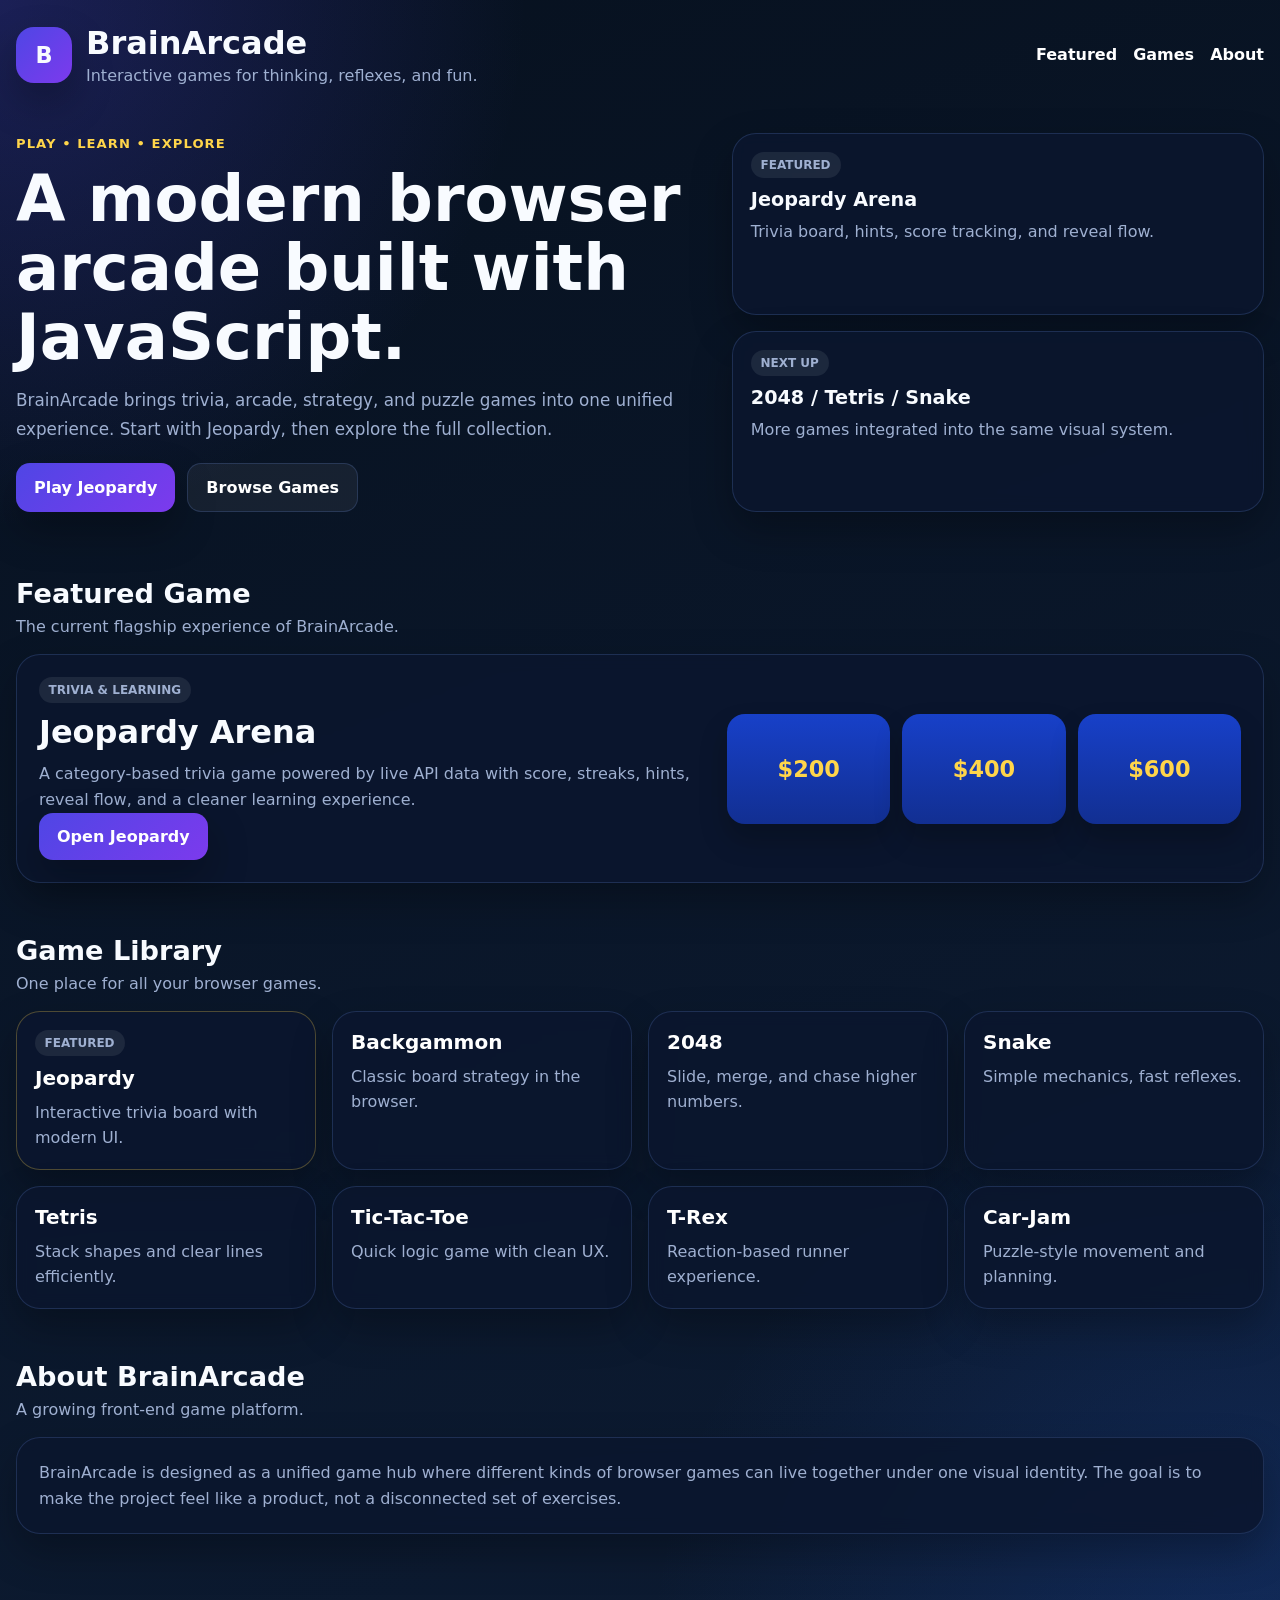
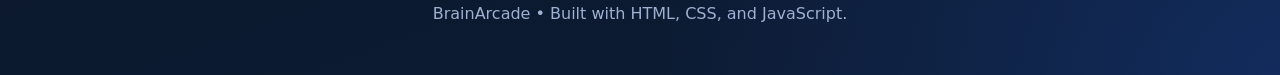
==== index.html @ 6a32fcf2 "New P" ====
<!doctype html>
<html lang="en">
  <head>
    <meta charset="UTF-8" />
    <meta name="viewport" content="width=device-width, initial-scale=1.0" />
    <title>BrainArcade</title>
    <link rel="stylesheet" href="hub.css" />
  </head>
  <body>
    <header class="hero">
      <nav class="top-nav">
        <div class="logo-wrap">
          <div class="logo-mark">B</div>
          <div>
            <h1>BrainArcade</h1>
            <p>Interactive games for thinking, reflexes, and fun.</p>
          </div>
        </div>

        <div class="nav-links">
          <a href="#featured">Featured</a>
          <a href="#games">Games</a>
          <a href="#about">About</a>
        </div>
      </nav>

      <section class="hero-content">
        <div class="hero-copy">
          <span class="eyebrow">Play • Learn • Explore</span>
          <h2>A modern browser arcade built with JavaScript.</h2>
          <p>
            BrainArcade brings trivia, arcade, strategy, and puzzle games into
            one unified experience. Start with Jeopardy, then explore the full
            collection.
          </p>

          <div class="hero-actions">
            <a class="primary-link" href="./jeopardy/index.html"
              >Play Jeopardy</a
            >
            <a class="secondary-link" href="#games">Browse Games</a>
          </div>
        </div>

        <div class="hero-panel">
          <div class="mini-card">
            <span>Featured</span>
            <strong>Jeopardy Arena</strong>
            <p>Trivia board, hints, score tracking, and reveal flow.</p>
          </div>
          <div class="mini-card">
            <span>Next Up</span>
            <strong>2048 / Tetris / Snake</strong>
            <p>More games integrated into the same visual system.</p>
          </div>
        </div>
      </section>
    </header>

    <main>
      <section id="featured" class="section-block">
        <div class="section-heading">
          <h3>Featured Game</h3>
          <p>The current flagship experience of BrainArcade.</p>
        </div>

        <article class="featured-game-card">
          <div class="featured-copy">
            <span class="badge">Trivia & Learning</span>
            <h4>Jeopardy Arena</h4>
            <p>
              A category-based trivia game powered by live API data with score,
              streaks, hints, reveal flow, and a cleaner learning experience.
            </p>
            <a class="primary-link" href="./jeopardy/index.html"
              >Open Jeopardy</a
            >
          </div>
          <div class="featured-visual">
            <div class="glow-card">$200</div>
            <div class="glow-card">$400</div>
            <div class="glow-card">$600</div>
          </div>
        </article>
      </section>

      <section id="games" class="section-block">
        <div class="section-heading">
          <h3>Game Library</h3>
          <p>One place for all your browser games.</p>
        </div>

        <div class="game-grid">
          <a class="game-card featured" href="./jeopardy/index.html">
            <span class="game-tag">Featured</span>
            <h4>Jeopardy</h4>
            <p>Interactive trivia board with modern UI.</p>
          </a>

          <a class="game-card" href="./backgammon/index.html">
            <h4>Backgammon</h4>
            <p>Classic board strategy in the browser.</p>
          </a>

          <a class="game-card" href="./2048/index.html">
            <h4>2048</h4>
            <p>Slide, merge, and chase higher numbers.</p>
          </a>

          <a class="game-card" href="./snake/index.html">
            <h4>Snake</h4>
            <p>Simple mechanics, fast reflexes.</p>
          </a>

          <a class="game-card" href="./tetris/index.html">
            <h4>Tetris</h4>
            <p>Stack shapes and clear lines efficiently.</p>
          </a>

          <a class="game-card" href="./tic-tac-toe/index.html">
            <h4>Tic-Tac-Toe</h4>
            <p>Quick logic game with clean UX.</p>
          </a>

          <a class="game-card" href="./t-rex/index.html">
            <h4>T-Rex</h4>
            <p>Reaction-based runner experience.</p>
          </a>

          <a class="game-card" href="./car-jam/index.html">
            <h4>Car-Jam</h4>
            <p>Puzzle-style movement and planning.</p>
          </a>
        </div>
      </section>

      <section id="about" class="section-block">
        <div class="section-heading">
          <h3>About BrainArcade</h3>
          <p>A growing front-end game platform.</p>
        </div>

        <div class="about-card">
          <p>
            BrainArcade is designed as a unified game hub where different kinds
            of browser games can live together under one visual identity. The
            goal is to make the project feel like a product, not a disconnected
            set of exercises.
          </p>
        </div>
      </section>
    </main>

    <footer class="site-footer">
      <p>BrainArcade • Built with HTML, CSS, and JavaScript.</p>
    </footer>
  </body>
</html>
---- hub.css ----
:root {
  --bg: #07111f;
  --bg-2: #0d1c34;
  --panel: rgba(11, 22, 46, 0.88);
  --panel-2: rgba(16, 29, 60, 0.95);
  --line: rgba(120, 160, 255, 0.18);
  --text: #f8fbff;
  --muted: #9fb0d1;
  --blue: #4f46e5;
  --blue-2: #2563eb;
  --purple: #7c3aed;
  --green: #22c55e;
  --gold: #ffd54a;
  --shadow: 0 18px 40px rgba(0, 0, 0, 0.28);
  --radius: 20px;
}

* {
  box-sizing: border-box;
}

body {
  margin: 0;
  font-family:
    Inter,
    system-ui,
    -apple-system,
    "Segoe UI",
    Roboto,
    Arial,
    sans-serif;
  color: var(--text);
  background:
    radial-gradient(
      circle at top left,
      rgba(79, 70, 229, 0.28),
      transparent 25%
    ),
    radial-gradient(
      circle at bottom right,
      rgba(37, 99, 235, 0.22),
      transparent 30%
    ),
    linear-gradient(160deg, var(--bg), var(--bg-2));
}

.hero,
main,
.site-footer {
  width: min(1280px, calc(100% - 32px));
  margin-inline: auto;
}

.top-nav {
  display: flex;
  justify-content: space-between;
  align-items: center;
  gap: 16px;
  padding: 24px 0;
}

.logo-wrap {
  display: flex;
  align-items: center;
  gap: 14px;
}

.logo-mark {
  width: 56px;
  height: 56px;
  display: grid;
  place-items: center;
  border-radius: 18px;
  font-size: 1.4rem;
  font-weight: 900;
  background: linear-gradient(135deg, var(--blue), var(--purple));
  box-shadow: var(--shadow);
}

.logo-wrap h1 {
  margin: 0;
  font-size: 2rem;
}

.logo-wrap p {
  margin: 4px 0 0;
  color: var(--muted);
}

.nav-links {
  display: flex;
  gap: 16px;
  flex-wrap: wrap;
}

.nav-links a,
.primary-link,
.secondary-link {
  text-decoration: none;
  color: white;
  font-weight: 700;
}

.hero-content {
  display: grid;
  grid-template-columns: 1.3fr 1fr;
  gap: 24px;
  padding: 24px 0 40px;
}

.eyebrow {
  display: inline-block;
  margin-bottom: 14px;
  color: var(--gold);
  text-transform: uppercase;
  letter-spacing: 0.08em;
  font-size: 0.82rem;
  font-weight: 800;
}

.hero-copy h2 {
  margin: 0 0 14px;
  font-size: clamp(2rem, 5vw, 4rem);
  line-height: 1.08;
}

.hero-copy p {
  margin: 0 0 20px;
  color: var(--muted);
  font-size: 1.05rem;
  line-height: 1.7;
  max-width: 700px;
}

.hero-actions {
  display: flex;
  gap: 12px;
  flex-wrap: wrap;
}

.primary-link,
.secondary-link {
  display: inline-flex;
  align-items: center;
  justify-content: center;
  border-radius: 14px;
  padding: 14px 18px;
  transition:
    transform 0.18s ease,
    filter 0.18s ease;
}

.primary-link {
  background: linear-gradient(135deg, var(--blue), var(--purple));
  box-shadow: var(--shadow);
}

.secondary-link {
  background: rgba(255, 255, 255, 0.06);
  border: 1px solid var(--line);
}

.primary-link:hover,
.secondary-link:hover,
.game-card:hover {
  transform: translateY(-3px);
  filter: brightness(1.05);
}

.hero-panel {
  display: grid;
  gap: 16px;
}

.mini-card,
.featured-game-card,
.game-card,
.about-card {
  background: var(--panel);
  border: 1px solid var(--line);
  border-radius: 24px;
  box-shadow: var(--shadow);
  backdrop-filter: blur(8px);
}

.mini-card {
  padding: 18px;
}

.mini-card span,
.badge,
.game-tag {
  display: inline-block;
  margin-bottom: 10px;
  padding: 6px 10px;
  border-radius: 999px;
  background: rgba(255, 255, 255, 0.08);
  color: var(--muted);
  font-size: 0.75rem;
  font-weight: 800;
  text-transform: uppercase;
}

.mini-card strong {
  display: block;
  font-size: 1.2rem;
  margin-bottom: 8px;
}

.mini-card p,
.about-card p,
.featured-copy p,
.game-card p {
  margin: 0;
  color: var(--muted);
  line-height: 1.6;
}

.section-block {
  padding: 26px 0;
}

.section-heading {
  margin-bottom: 18px;
}

.section-heading h3 {
  margin: 0 0 8px;
  font-size: 1.7rem;
}

.section-heading p {
  margin: 0;
  color: var(--muted);
}

.featured-game-card {
  display: grid;
  grid-template-columns: 1.3fr 1fr;
  gap: 20px;
  padding: 22px;
}

.featured-copy h4 {
  margin: 0 0 10px;
  font-size: 2rem;
}

.featured-visual {
  display: grid;
  grid-template-columns: repeat(3, 1fr);
  gap: 12px;
  align-items: center;
}

.glow-card {
  min-height: 110px;
  display: grid;
  place-items: center;
  border-radius: 18px;
  font-size: 1.4rem;
  font-weight: 900;
  color: var(--gold);
  background: linear-gradient(
    180deg,
    rgba(24, 66, 207, 0.96),
    rgba(18, 48, 150, 0.96)
  );
  box-shadow: 0 16px 28px rgba(0, 0, 0, 0.22);
}

.game-grid {
  display: grid;
  grid-template-columns: repeat(4, 1fr);
  gap: 16px;
}

.game-card {
  padding: 18px;
  text-decoration: none;
  color: white;
  transition:
    transform 0.18s ease,
    filter 0.18s ease;
}

.game-card h4 {
  margin: 0 0 10px;
  font-size: 1.25rem;
}

.game-card.featured {
  border-color: rgba(255, 213, 74, 0.28);
}

.about-card {
  padding: 22px;
}

.site-footer {
  padding: 28px 0 36px;
  color: var(--muted);
  text-align: center;
}

@media (max-width: 1050px) {
  .hero-content,
  .featured-game-card {
    grid-template-columns: 1fr;
  }

  .game-grid {
    grid-template-columns: repeat(2, 1fr);
  }
}

@media (max-width: 640px) {
  .top-nav {
    flex-direction: column;
    align-items: flex-start;
  }

  .game-grid {
    grid-template-columns: 1fr;
  }

  .featured-visual {
    grid-template-columns: 1fr;
  }
}
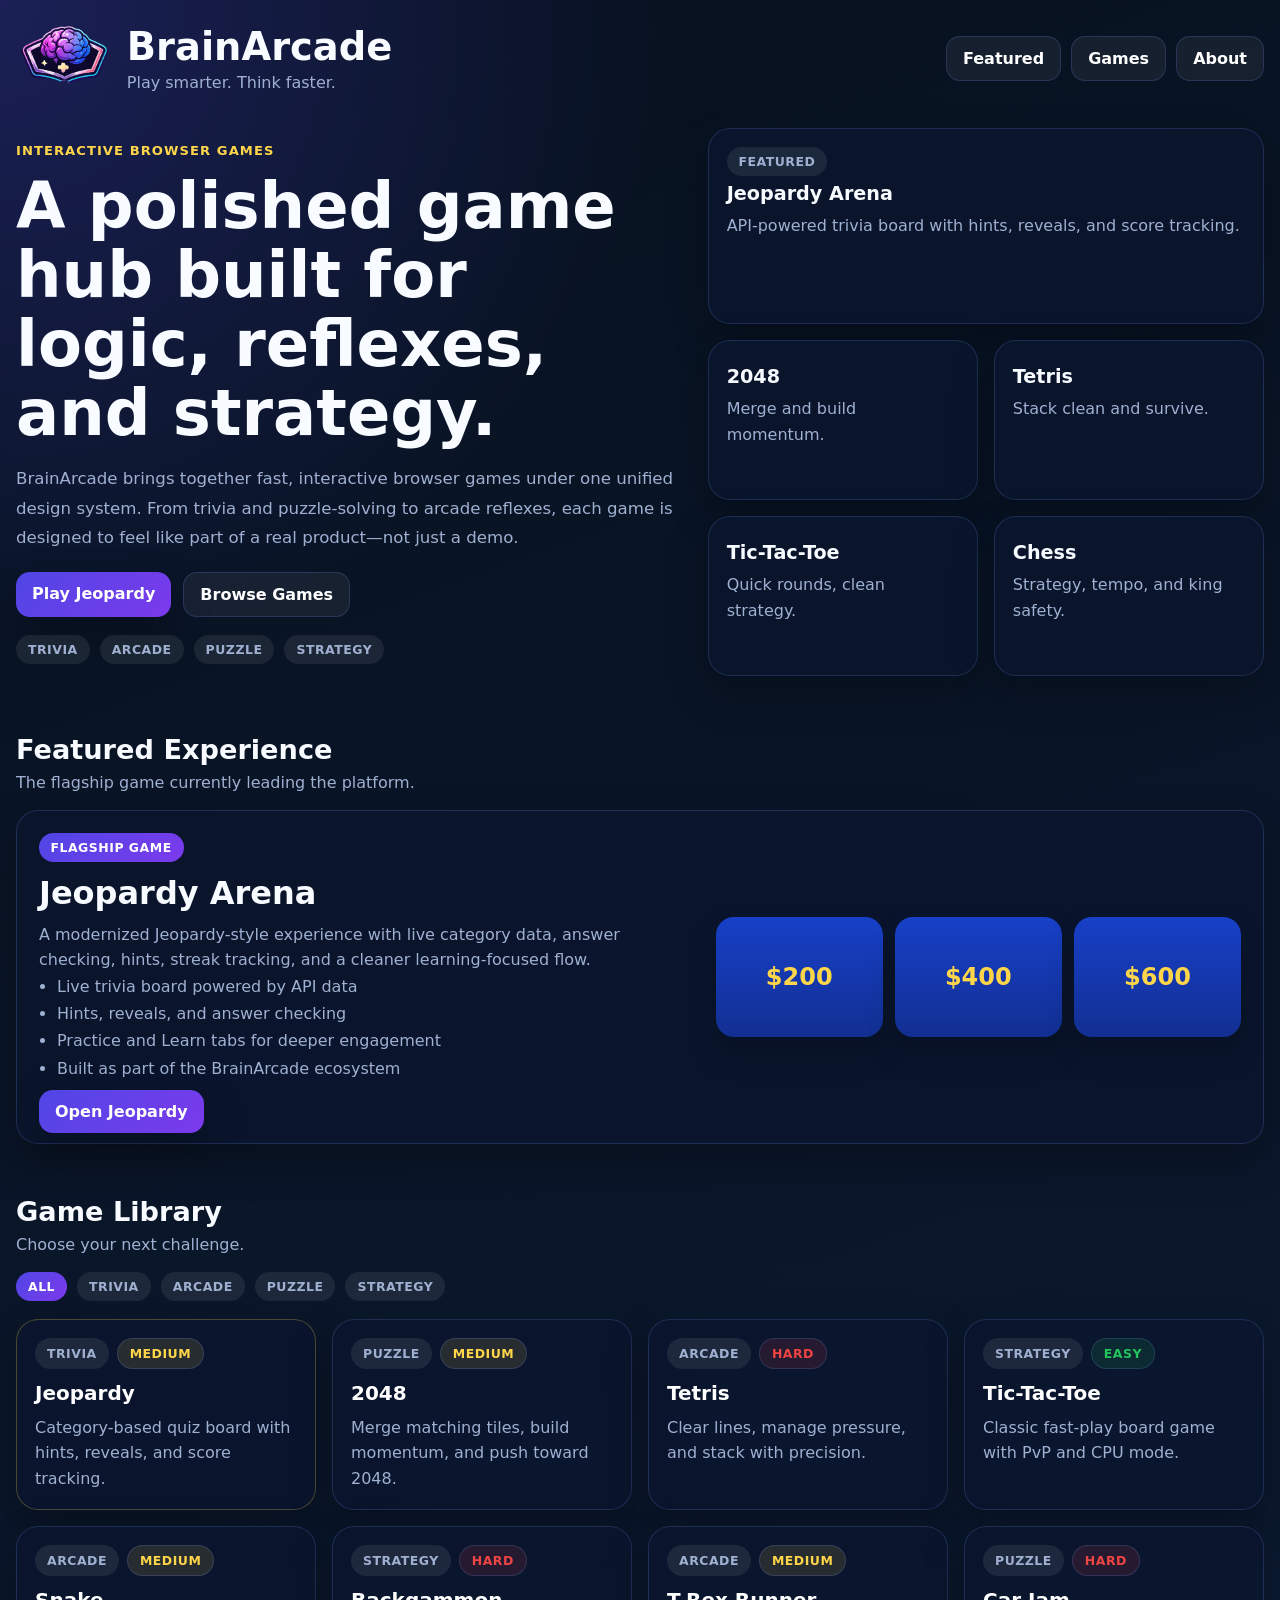
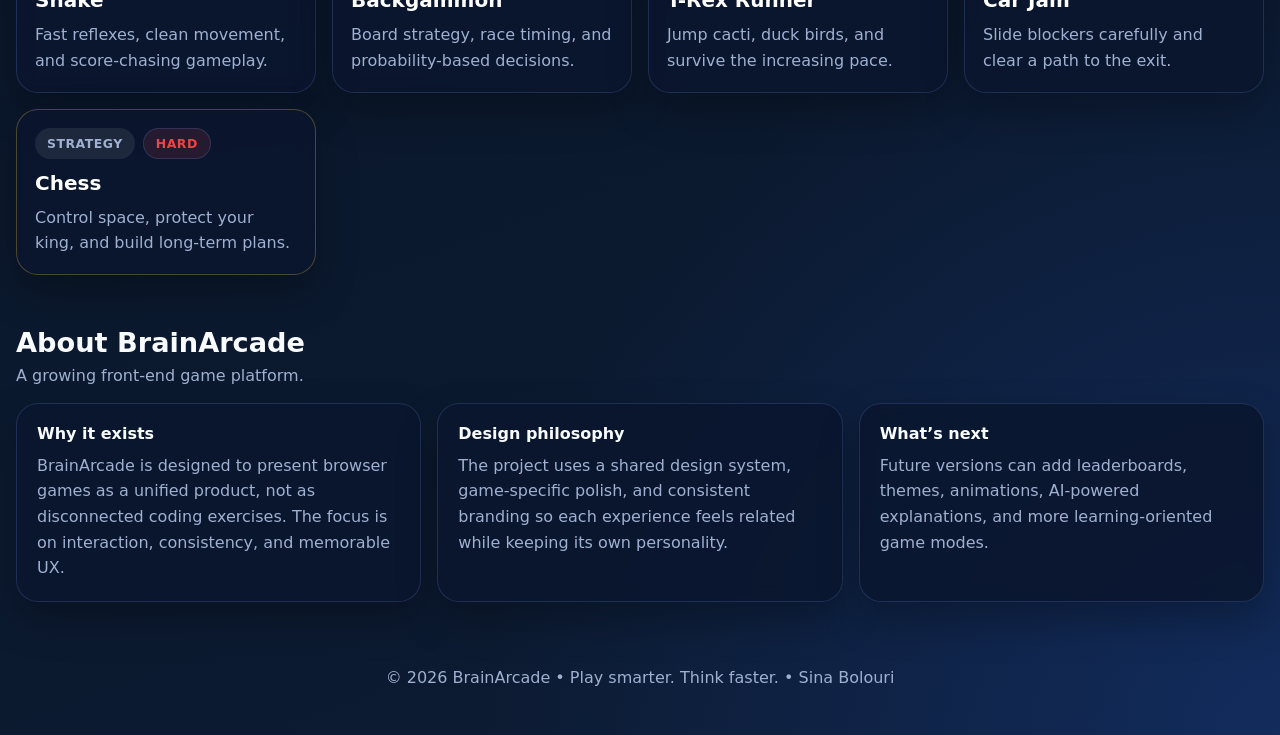
==== commit 7465cf58: "new Games" ====
--- a/index.html
+++ b/index.html
@@ -4,82 +4,118 @@
     <meta charset="UTF-8" />
     <meta name="viewport" content="width=device-width, initial-scale=1.0" />
     <title>BrainArcade</title>
+    <link rel="icon" type="image/png" href="assets/brainarcade-favicon.png" />
+    <link rel="stylesheet" href="assets/css/base.css" />
     <link rel="stylesheet" href="hub.css" />
   </head>
   <body>
-    <header class="hero">
+    <header class="site-header">
+      <div class="brand">
+        <a href="index.html" class="logo-link">
+          <img
+            src="assets/brainarcade-logo.png"
+            alt="BrainArcade logo"
+            class="site-logo"
+          />
+        </a>
+        <div>
+          <h1>BrainArcade</h1>
+          <p class="tagline">Play smarter. Think faster.</p>
+        </div>
+      </div>
+
       <nav class="top-nav">
-        <div class="logo-wrap">
-          <div class="logo-mark">B</div>
-          <div>
-            <h1>BrainArcade</h1>
-            <p>Interactive games for thinking, reflexes, and fun.</p>
-          </div>
-        </div>
-
-        <div class="nav-links">
-          <a href="#featured">Featured</a>
-          <a href="#games">Games</a>
-          <a href="#about">About</a>
-        </div>
+        <a href="#featured" class="nav-link">Featured</a>
+        <a href="#games" class="nav-link">Games</a>
+        <a href="#about" class="nav-link">About</a>
       </nav>
-
-      <section class="hero-content">
+    </header>
+
+    <main class="homepage-shell">
+      <section class="hero-section">
         <div class="hero-copy">
-          <span class="eyebrow">Play • Learn • Explore</span>
-          <h2>A modern browser arcade built with JavaScript.</h2>
+          <span class="eyebrow">Interactive Browser Games</span>
+          <h2>A polished game hub built for logic, reflexes, and strategy.</h2>
           <p>
-            BrainArcade brings trivia, arcade, strategy, and puzzle games into
-            one unified experience. Start with Jeopardy, then explore the full
-            collection.
+            BrainArcade brings together fast, interactive browser games under
+            one unified design system. From trivia and puzzle-solving to arcade
+            reflexes, each game is designed to feel like part of a real
+            product—not just a demo.
           </p>
 
           <div class="hero-actions">
-            <a class="primary-link" href="./jeopardy/index.html"
-              >Play Jeopardy</a
-            >
-            <a class="secondary-link" href="#games">Browse Games</a>
-          </div>
-        </div>
-
-        <div class="hero-panel">
-          <div class="mini-card">
-            <span>Featured</span>
+            <a href="jeopardy/index.html" class="primary-btn">Play Jeopardy</a>
+            <a href="#games" class="secondary-btn">Browse Games</a>
+          </div>
+
+          <div class="hero-badges">
+            <span class="badge">Trivia</span>
+            <span class="badge">Arcade</span>
+            <span class="badge">Puzzle</span>
+            <span class="badge">Strategy</span>
+          </div>
+        </div>
+
+        <div class="hero-visual">
+          <div class="visual-card big-card">
+            <span class="card-label">Featured</span>
             <strong>Jeopardy Arena</strong>
-            <p>Trivia board, hints, score tracking, and reveal flow.</p>
-          </div>
-          <div class="mini-card">
-            <span>Next Up</span>
-            <strong>2048 / Tetris / Snake</strong>
-            <p>More games integrated into the same visual system.</p>
-          </div>
-        </div>
-      </section>
-    </header>
-
-    <main>
+            <p>
+              API-powered trivia board with hints, reveals, and score tracking.
+            </p>
+          </div>
+
+          <div class="visual-grid">
+            <div class="visual-card mini-card">
+              <strong>2048</strong>
+              <p>Merge and build momentum.</p>
+            </div>
+            <div class="visual-card mini-card">
+              <strong>Tetris</strong>
+              <p>Stack clean and survive.</p>
+            </div>
+            <div class="visual-card mini-card">
+              <strong>Tic-Tac-Toe</strong>
+              <p>Quick rounds, clean strategy.</p>
+            </div>
+            <div class="visual-card mini-card">
+              <strong>Chess</strong>
+              <p>Strategy, tempo, and king safety.</p>
+            </div>
+          </div>
+        </div>
+      </section>
+
       <section id="featured" class="section-block">
         <div class="section-heading">
-          <h3>Featured Game</h3>
-          <p>The current flagship experience of BrainArcade.</p>
-        </div>
-
-        <article class="featured-game-card">
+          <h3>Featured Experience</h3>
+          <p>The flagship game currently leading the platform.</p>
+        </div>
+
+        <article class="featured-card">
           <div class="featured-copy">
-            <span class="badge">Trivia & Learning</span>
+            <span class="badge badge-highlight">Flagship Game</span>
             <h4>Jeopardy Arena</h4>
             <p>
-              A category-based trivia game powered by live API data with score,
-              streaks, hints, reveal flow, and a cleaner learning experience.
-            </p>
-            <a class="primary-link" href="./jeopardy/index.html"
-              >Open Jeopardy</a
-            >
-          </div>
-          <div class="featured-visual">
-            <div class="glow-card">$200</div>
-            <div class="glow-card">$400</div>
-            <div class="glow-card">$600</div>
+              A modernized Jeopardy-style experience with live category data,
+              answer checking, hints, streak tracking, and a cleaner
+              learning-focused flow.
+            </p>
+
+            <ul class="feature-list">
+              <li>Live trivia board powered by API data</li>
+              <li>Hints, reveals, and answer checking</li>
+              <li>Practice and Learn tabs for deeper engagement</li>
+              <li>Built as part of the BrainArcade ecosystem</li>
+            </ul>
+
+            <a href="jeopardy/index.html" class="primary-btn">Open Jeopardy</a>
+          </div>
+
+          <div class="featured-preview">
+            <div class="preview-tile">$200</div>
+            <div class="preview-tile">$400</div>
+            <div class="preview-tile">$600</div>
           </div>
         </article>
       </section>
@@ -87,49 +123,99 @@
       <section id="games" class="section-block">
         <div class="section-heading">
           <h3>Game Library</h3>
-          <p>One place for all your browser games.</p>
+          <p>Choose your next challenge.</p>
+        </div>
+
+        <div class="category-row">
+          <span class="category-chip active">All</span>
+          <span class="category-chip">Trivia</span>
+          <span class="category-chip">Arcade</span>
+          <span class="category-chip">Puzzle</span>
+          <span class="category-chip">Strategy</span>
         </div>
 
         <div class="game-grid">
-          <a class="game-card featured" href="./jeopardy/index.html">
-            <span class="game-tag">Featured</span>
+          <a href="jeopardy/index.html" class="game-card featured-game">
+            <div class="card-badges">
+              <span class="game-type">Trivia</span>
+              <span class="difficulty medium">Medium</span>
+            </div>
             <h4>Jeopardy</h4>
-            <p>Interactive trivia board with modern UI.</p>
-          </a>
-
-          <a class="game-card" href="./backgammon/index.html">
+            <p>
+              Category-based quiz board with hints, reveals, and score tracking.
+            </p>
+          </a>
+
+          <a href="2048/index.html" class="game-card">
+            <div class="card-badges">
+              <span class="game-type">Puzzle</span>
+              <span class="difficulty medium">Medium</span>
+            </div>
+            <h4>2048</h4>
+            <p>Merge matching tiles, build momentum, and push toward 2048.</p>
+          </a>
+
+          <a href="tetris/index.html" class="game-card">
+            <div class="card-badges">
+              <span class="game-type">Arcade</span>
+              <span class="difficulty hard">Hard</span>
+            </div>
+            <h4>Tetris</h4>
+            <p>Clear lines, manage pressure, and stack with precision.</p>
+          </a>
+
+          <a href="tic-tac-toe/index.html" class="game-card">
+            <div class="card-badges">
+              <span class="game-type">Strategy</span>
+              <span class="difficulty easy">Easy</span>
+            </div>
+            <h4>Tic-Tac-Toe</h4>
+            <p>Classic fast-play board game with PvP and CPU mode.</p>
+          </a>
+
+          <a href="snake/index.html" class="game-card">
+            <div class="card-badges">
+              <span class="game-type">Arcade</span>
+              <span class="difficulty medium">Medium</span>
+            </div>
+            <h4>Snake</h4>
+            <p>Fast reflexes, clean movement, and score-chasing gameplay.</p>
+          </a>
+
+          <a href="backgammon/index.html" class="game-card">
+            <div class="card-badges">
+              <span class="game-type">Strategy</span>
+              <span class="difficulty hard">Hard</span>
+            </div>
             <h4>Backgammon</h4>
-            <p>Classic board strategy in the browser.</p>
-          </a>
-
-          <a class="game-card" href="./2048/index.html">
-            <h4>2048</h4>
-            <p>Slide, merge, and chase higher numbers.</p>
-          </a>
-
-          <a class="game-card" href="./snake/index.html">
-            <h4>Snake</h4>
-            <p>Simple mechanics, fast reflexes.</p>
-          </a>
-
-          <a class="game-card" href="./tetris/index.html">
-            <h4>Tetris</h4>
-            <p>Stack shapes and clear lines efficiently.</p>
-          </a>
-
-          <a class="game-card" href="./tic-tac-toe/index.html">
-            <h4>Tic-Tac-Toe</h4>
-            <p>Quick logic game with clean UX.</p>
-          </a>
-
-          <a class="game-card" href="./t-rex/index.html">
-            <h4>T-Rex</h4>
-            <p>Reaction-based runner experience.</p>
-          </a>
-
-          <a class="game-card" href="./car-jam/index.html">
-            <h4>Car-Jam</h4>
-            <p>Puzzle-style movement and planning.</p>
+            <p>Board strategy, race timing, and probability-based decisions.</p>
+          </a>
+
+          <a href="t-rex/index.html" class="game-card">
+            <div class="card-badges">
+              <span class="game-type">Arcade</span>
+              <span class="difficulty medium">Medium</span>
+            </div>
+            <h4>T-Rex Runner</h4>
+            <p>Jump cacti, duck birds, and survive the increasing pace.</p>
+          </a>
+
+          <a href="car-jam/index.html" class="game-card">
+            <div class="card-badges">
+              <span class="game-type">Puzzle</span>
+              <span class="difficulty hard">Hard</span>
+            </div>
+            <h4>Car Jam</h4>
+            <p>Slide blockers carefully and clear a path to the exit.</p>
+          </a>
+
+          <a href="chess/index.html" class="game-card featured-game">
+            <div class="card-badges">
+              <span class="game-type">Strategy</span>
+              <span class="difficulty hard">Hard</span>
+            </div>
+            <h4>Chess</h4>
+            <p>Control space, protect your king, and build long-term plans.</p>
           </a>
         </div>
       </section>
@@ -140,19 +226,38 @@
           <p>A growing front-end game platform.</p>
         </div>
 
-        <div class="about-card">
-          <p>
-            BrainArcade is designed as a unified game hub where different kinds
-            of browser games can live together under one visual identity. The
-            goal is to make the project feel like a product, not a disconnected
-            set of exercises.
-          </p>
+        <div class="about-grid">
+          <article class="about-card">
+            <h4>Why it exists</h4>
+            <p>
+              BrainArcade is designed to present browser games as a unified
+              product, not as disconnected coding exercises. The focus is on
+              interaction, consistency, and memorable UX.
+            </p>
+          </article>
+
+          <article class="about-card">
+            <h4>Design philosophy</h4>
+            <p>
+              The project uses a shared design system, game-specific polish, and
+              consistent branding so each experience feels related while keeping
+              its own personality.
+            </p>
+          </article>
+
+          <article class="about-card">
+            <h4>What’s next</h4>
+            <p>
+              Future versions can add leaderboards, themes, animations,
+              AI-powered explanations, and more learning-oriented game modes.
+            </p>
+          </article>
         </div>
       </section>
     </main>
 
     <footer class="site-footer">
-      <p>BrainArcade • Built with HTML, CSS, and JavaScript.</p>
+      <p>© 2026 BrainArcade • Play smarter. Think faster. • Sina Bolouri</p>
     </footer>
   </body>
 </html>
--- a/assets/css/base.css
+++ b/assets/css/base.css
@@ -0,0 +1,293 @@
+:root {
+  --bg: #07111f;
+  --bg-2: #0d1c34;
+
+  --panel: rgba(11, 22, 46, 0.88);
+  --panel-strong: rgba(16, 29, 60, 0.95);
+
+  --line: rgba(120, 160, 255, 0.18);
+
+  --text: #f8fbff;
+  --muted: #9fb0d1;
+
+  --primary: #4f46e5;
+  --secondary: #7c3aed;
+
+  --success: #22c55e;
+  --warning: #ffd54a;
+  --danger: #ef4444;
+
+  --shadow: 0 18px 40px rgba(0, 0, 0, 0.28);
+
+  --radius-lg: 22px;
+  --radius-md: 14px;
+}
+
+* {
+  box-sizing: border-box;
+}
+
+html {
+  scroll-behavior: smooth;
+}
+
+body {
+  margin: 0;
+  min-height: 100vh;
+  color: var(--text);
+  font-family:
+    Inter,
+    system-ui,
+    -apple-system,
+    "Segoe UI",
+    Roboto,
+    Arial,
+    sans-serif;
+  background:
+    radial-gradient(
+      circle at top left,
+      rgba(79, 70, 229, 0.28),
+      transparent 25%
+    ),
+    radial-gradient(
+      circle at bottom right,
+      rgba(37, 99, 235, 0.22),
+      transparent 30%
+    ),
+    linear-gradient(160deg, var(--bg), var(--bg-2));
+}
+
+.site-header,
+.game-shell,
+.homepage-shell,
+.site-footer {
+  width: min(1280px, calc(100% - 32px));
+  margin-inline: auto;
+}
+
+.site-header {
+  display: flex;
+  justify-content: space-between;
+  align-items: center;
+  gap: 18px;
+  padding: 24px 0 18px;
+}
+
+.brand {
+  display: flex;
+  align-items: center;
+  gap: 14px;
+}
+
+.logo-link {
+  display: inline-flex;
+  align-items: center;
+  text-decoration: none;
+}
+
+.site-logo {
+  height: 64px;
+  width: auto;
+  display: block;
+}
+
+.brand h1 {
+  margin: 0;
+  font-size: clamp(1.8rem, 3vw, 2.6rem);
+}
+
+.brand p,
+.tagline {
+  margin: 4px 0 0;
+  color: var(--muted);
+}
+
+.top-nav {
+  display: flex;
+  gap: 10px;
+  flex-wrap: wrap;
+}
+
+.nav-link,
+.primary-btn,
+.secondary-btn {
+  text-decoration: none;
+  border-radius: var(--radius-md);
+  padding: 12px 16px;
+  font-weight: 800;
+  color: white;
+  cursor: pointer;
+  transition:
+    transform 0.18s ease,
+    filter 0.18s ease,
+    background 0.18s ease;
+}
+
+.nav-link,
+.secondary-btn {
+  border: 1px solid var(--line);
+  background: rgba(255, 255, 255, 0.06);
+}
+
+.primary-btn {
+  border: none;
+  background: linear-gradient(135deg, var(--primary), var(--secondary));
+  box-shadow: var(--shadow);
+}
+
+.nav-link:hover,
+.primary-btn:hover,
+.secondary-btn:hover {
+  transform: translateY(-2px);
+  filter: brightness(1.06);
+}
+
+.secondary-btn:disabled,
+.primary-btn:disabled {
+  opacity: 0.55;
+  cursor: not-allowed;
+  transform: none;
+  filter: none;
+}
+
+.select-control {
+  border-radius: var(--radius-md);
+  padding: 12px 14px;
+  color: white;
+  border: 1px solid var(--line);
+  background: rgba(255, 255, 255, 0.06);
+  outline: none;
+}
+
+.topbar {
+  display: grid;
+  grid-template-columns: repeat(4, 1fr);
+  gap: 14px;
+  margin-bottom: 18px;
+}
+
+.stat-card,
+.board-panel,
+.side-panel .info-card,
+.card,
+.about-card,
+.game-card,
+.featured-card,
+.visual-card {
+  background: var(--panel);
+  border: 1px solid var(--line);
+  border-radius: var(--radius-lg);
+  box-shadow: var(--shadow);
+  backdrop-filter: blur(8px);
+}
+
+.stat-card {
+  padding: 16px;
+}
+
+.stat-label {
+  display: block;
+  color: var(--muted);
+  font-size: 0.8rem;
+  text-transform: uppercase;
+  letter-spacing: 0.08em;
+  margin-bottom: 8px;
+}
+
+.stat-value {
+  font-size: 1.55rem;
+  font-weight: 900;
+}
+
+.stat-value.small {
+  font-size: 1rem;
+  line-height: 1.5;
+}
+
+.board-panel,
+.card,
+.about-card,
+.game-card,
+.featured-card,
+.visual-card,
+.side-panel .info-card {
+  padding: 18px;
+}
+
+.panel-header {
+  display: flex;
+  justify-content: space-between;
+  align-items: end;
+  gap: 16px;
+  margin-bottom: 14px;
+}
+
+.panel-header h2 {
+  margin: 0 0 6px;
+}
+
+.panel-header p {
+  margin: 0;
+  color: var(--muted);
+}
+
+.panel-actions {
+  display: flex;
+  gap: 10px;
+  flex-wrap: wrap;
+}
+
+.content-grid {
+  display: grid;
+  gap: 18px;
+}
+
+.feedback {
+  font-weight: 700;
+  line-height: 1.6;
+  color: var(--muted);
+}
+
+.feedback.success {
+  color: var(--success);
+}
+
+.feedback.warning {
+  color: var(--warning);
+}
+
+.feedback.danger {
+  color: var(--danger);
+}
+
+.site-footer {
+  padding: 24px 0 32px;
+  text-align: center;
+  color: var(--muted);
+}
+
+@media (max-width: 780px) {
+  .site-header {
+    flex-direction: column;
+    align-items: flex-start;
+  }
+
+  .topbar {
+    grid-template-columns: repeat(2, 1fr);
+  }
+
+  .panel-header {
+    flex-direction: column;
+    align-items: flex-start;
+  }
+
+  .site-logo {
+    height: 52px;
+  }
+}
+
+@media (max-width: 560px) {
+  .topbar {
+    grid-template-columns: 1fr;
+  }
+}
--- a/hub.css
+++ b/hub.css
@@ -1,134 +1,41 @@
-:root {
-  --bg: #07111f;
-  --bg-2: #0d1c34;
-  --panel: rgba(11, 22, 46, 0.88);
-  --panel-2: rgba(16, 29, 60, 0.95);
-  --line: rgba(120, 160, 255, 0.18);
-  --text: #f8fbff;
-  --muted: #9fb0d1;
-  --blue: #4f46e5;
-  --blue-2: #2563eb;
-  --purple: #7c3aed;
-  --green: #22c55e;
-  --gold: #ffd54a;
-  --shadow: 0 18px 40px rgba(0, 0, 0, 0.28);
-  --radius: 20px;
-}
-
-* {
-  box-sizing: border-box;
-}
-
-body {
-  margin: 0;
-  font-family:
-    Inter,
-    system-ui,
-    -apple-system,
-    "Segoe UI",
-    Roboto,
-    Arial,
-    sans-serif;
-  color: var(--text);
-  background:
-    radial-gradient(
-      circle at top left,
-      rgba(79, 70, 229, 0.28),
-      transparent 25%
-    ),
-    radial-gradient(
-      circle at bottom right,
-      rgba(37, 99, 235, 0.22),
-      transparent 30%
-    ),
-    linear-gradient(160deg, var(--bg), var(--bg-2));
-}
-
-.hero,
-main,
-.site-footer {
+.homepage-shell {
   width: min(1280px, calc(100% - 32px));
   margin-inline: auto;
 }
 
-.top-nav {
-  display: flex;
-  justify-content: space-between;
-  align-items: center;
-  gap: 16px;
-  padding: 24px 0;
-}
-
-.logo-wrap {
-  display: flex;
-  align-items: center;
-  gap: 14px;
-}
-
-.logo-mark {
-  width: 56px;
-  height: 56px;
-  display: grid;
-  place-items: center;
-  border-radius: 18px;
-  font-size: 1.4rem;
-  font-weight: 900;
-  background: linear-gradient(135deg, var(--blue), var(--purple));
-  box-shadow: var(--shadow);
-}
-
-.logo-wrap h1 {
-  margin: 0;
-  font-size: 2rem;
-}
-
-.logo-wrap p {
-  margin: 4px 0 0;
-  color: var(--muted);
-}
-
-.nav-links {
-  display: flex;
-  gap: 16px;
-  flex-wrap: wrap;
-}
-
-.nav-links a,
-.primary-link,
-.secondary-link {
-  text-decoration: none;
-  color: white;
-  font-weight: 700;
-}
-
-.hero-content {
-  display: grid;
-  grid-template-columns: 1.3fr 1fr;
+.hero-section {
+  display: grid;
+  grid-template-columns: 1.2fr 1fr;
   gap: 24px;
-  padding: 24px 0 40px;
+  padding: 18px 0 32px;
+}
+
+.hero-copy {
+  padding: 12px 0;
 }
 
 .eyebrow {
   display: inline-block;
   margin-bottom: 14px;
-  color: var(--gold);
+  color: var(--warning);
+  font-size: 0.82rem;
+  font-weight: 800;
   text-transform: uppercase;
   letter-spacing: 0.08em;
-  font-size: 0.82rem;
-  font-weight: 800;
 }
 
 .hero-copy h2 {
-  margin: 0 0 14px;
-  font-size: clamp(2rem, 5vw, 4rem);
+  margin: 0 0 16px;
+  font-size: clamp(2.1rem, 5vw, 4rem);
   line-height: 1.08;
+  max-width: 760px;
 }
 
 .hero-copy p {
   margin: 0 0 20px;
   color: var(--muted);
-  font-size: 1.05rem;
-  line-height: 1.7;
+  line-height: 1.75;
+  font-size: 1.04rem;
   max-width: 700px;
 }
 
@@ -136,84 +43,80 @@
   display: flex;
   gap: 12px;
   flex-wrap: wrap;
-}
-
-.primary-link,
-.secondary-link {
+  margin-bottom: 18px;
+}
+
+.hero-badges,
+.category-row {
+  display: flex;
+  gap: 10px;
+  flex-wrap: wrap;
+}
+
+.badge,
+.category-chip,
+.game-type,
+.card-label {
   display: inline-flex;
   align-items: center;
   justify-content: center;
-  border-radius: 14px;
-  padding: 14px 18px;
-  transition:
-    transform 0.18s ease,
-    filter 0.18s ease;
-}
-
-.primary-link {
-  background: linear-gradient(135deg, var(--blue), var(--purple));
-  box-shadow: var(--shadow);
-}
-
-.secondary-link {
-  background: rgba(255, 255, 255, 0.06);
-  border: 1px solid var(--line);
-}
-
-.primary-link:hover,
-.secondary-link:hover,
-.game-card:hover {
-  transform: translateY(-3px);
-  filter: brightness(1.05);
-}
-
-.hero-panel {
+  border-radius: 999px;
+  padding: 7px 12px;
+  background: rgba(255, 255, 255, 0.08);
+  color: var(--muted);
+  font-size: 0.78rem;
+  font-weight: 800;
+  letter-spacing: 0.04em;
+  text-transform: uppercase;
+}
+
+.badge-highlight,
+.category-chip.active {
+  color: white;
+  background: linear-gradient(135deg, var(--primary), var(--secondary));
+}
+
+.hero-visual {
   display: grid;
   gap: 16px;
 }
 
-.mini-card,
-.featured-game-card,
+.visual-card,
+.featured-card,
 .game-card,
 .about-card {
   background: var(--panel);
   border: 1px solid var(--line);
-  border-radius: 24px;
+  border-radius: var(--radius-lg);
   box-shadow: var(--shadow);
   backdrop-filter: blur(8px);
 }
 
-.mini-card {
+.visual-card {
   padding: 18px;
 }
 
-.mini-card span,
-.badge,
-.game-tag {
-  display: inline-block;
-  margin-bottom: 10px;
-  padding: 6px 10px;
-  border-radius: 999px;
-  background: rgba(255, 255, 255, 0.08);
-  color: var(--muted);
-  font-size: 0.75rem;
-  font-weight: 800;
-  text-transform: uppercase;
-}
-
+.big-card strong,
 .mini-card strong {
   display: block;
   font-size: 1.2rem;
-  margin-bottom: 8px;
-}
-
+  margin: 6px 0 8px;
+}
+
+.big-card p,
 .mini-card p,
-.about-card p,
 .featured-copy p,
-.game-card p {
+.game-card p,
+.about-card p {
   margin: 0;
   color: var(--muted);
   line-height: 1.6;
+}
+
+.visual-grid {
+  display: grid;
+  grid-template-columns: repeat(2, 1fr);
+  gap: 16px;
 }
 
 .section-block {
@@ -234,33 +137,40 @@
   color: var(--muted);
 }
 
-.featured-game-card {
-  display: grid;
-  grid-template-columns: 1.3fr 1fr;
+.featured-card {
+  display: grid;
+  grid-template-columns: 1.25fr 1fr;
   gap: 20px;
   padding: 22px;
 }
 
 .featured-copy h4 {
-  margin: 0 0 10px;
+  margin: 12px 0 10px;
   font-size: 2rem;
 }
 
-.featured-visual {
+.feature-list {
+  margin: 0 0 20px;
+  padding-left: 18px;
+  color: var(--muted);
+  line-height: 1.7;
+}
+
+.featured-preview {
   display: grid;
   grid-template-columns: repeat(3, 1fr);
   gap: 12px;
   align-items: center;
 }
 
-.glow-card {
-  min-height: 110px;
+.preview-tile {
+  min-height: 120px;
   display: grid;
   place-items: center;
   border-radius: 18px;
-  font-size: 1.4rem;
+  font-size: 1.5rem;
   font-weight: 900;
-  color: var(--gold);
+  color: var(--warning);
   background: linear-gradient(
     180deg,
     rgba(24, 66, 207, 0.96),
@@ -273,58 +183,145 @@
   display: grid;
   grid-template-columns: repeat(4, 1fr);
   gap: 16px;
+  margin-top: 18px;
 }
 
 .game-card {
-  padding: 18px;
   text-decoration: none;
   color: white;
+  padding: 18px;
   transition:
     transform 0.18s ease,
-    filter 0.18s ease;
+    filter 0.18s ease,
+    border-color 0.18s ease;
+}
+
+.game-card:hover {
+  transform: translateY(-4px);
+  filter: brightness(1.06);
+  border-color: rgba(120, 160, 255, 0.32);
 }
 
 .game-card h4 {
-  margin: 0 0 10px;
+  margin: 12px 0 10px;
   font-size: 1.25rem;
 }
 
-.game-card.featured {
-  border-color: rgba(255, 213, 74, 0.28);
+.featured-game {
+  border-color: rgba(255, 213, 74, 0.26);
+}
+
+.about-grid {
+  display: grid;
+  grid-template-columns: repeat(3, 1fr);
+  gap: 16px;
 }
 
 .about-card {
-  padding: 22px;
-}
-
-.site-footer {
-  padding: 28px 0 36px;
-  color: var(--muted);
-  text-align: center;
-}
-
-@media (max-width: 1050px) {
-  .hero-content,
-  .featured-game-card {
+  padding: 20px;
+}
+
+.about-card h4 {
+  margin-top: 0;
+  margin-bottom: 10px;
+}
+
+@media (max-width: 1100px) {
+  .hero-section,
+  .featured-card {
     grid-template-columns: 1fr;
   }
 
   .game-grid {
     grid-template-columns: repeat(2, 1fr);
   }
-}
-
-@media (max-width: 640px) {
-  .top-nav {
-    flex-direction: column;
-    align-items: flex-start;
+
+  .about-grid {
+    grid-template-columns: 1fr;
   }
-
+}
+
+@media (max-width: 700px) {
+  .visual-grid,
+  .featured-preview,
   .game-grid {
     grid-template-columns: 1fr;
   }
-
-  .featured-visual {
-    grid-template-columns: 1fr;
-  }
-}
+}
+
+.card-badges {
+  display: flex;
+  gap: 8px;
+  flex-wrap: wrap;
+  margin-bottom: 12px;
+}
+
+.difficulty {
+  display: inline-flex;
+  align-items: center;
+  justify-content: center;
+  border-radius: 999px;
+  padding: 7px 12px;
+  font-size: 0.78rem;
+  font-weight: 800;
+  letter-spacing: 0.04em;
+  text-transform: uppercase;
+  border: 1px solid var(--line);
+}
+
+.difficulty.easy {
+  background: rgba(34, 197, 94, 0.12);
+  color: var(--success);
+}
+
+.difficulty.medium {
+  background: rgba(255, 213, 74, 0.12);
+  color: var(--warning);
+}
+
+.difficulty.hard {
+  background: rgba(239, 68, 68, 0.12);
+  color: var(--danger);
+}
+
+.game-card {
+  text-decoration: none;
+  color: white;
+  padding: 18px;
+  transition:
+    transform 0.18s ease,
+    filter 0.18s ease,
+    border-color 0.18s ease,
+    box-shadow 0.18s ease;
+  position: relative;
+  overflow: hidden;
+}
+
+.game-card::before {
+  content: "";
+  position: absolute;
+  inset: 0;
+  background: linear-gradient(
+    135deg,
+    rgba(79, 70, 229, 0.08),
+    rgba(124, 58, 237, 0.04)
+  );
+  opacity: 0;
+  transition: opacity 0.18s ease;
+  pointer-events: none;
+}
+
+.game-card:hover::before {
+  opacity: 1;
+}
+
+.game-card:hover {
+  transform: translateY(-4px);
+  filter: brightness(1.05);
+  border-color: rgba(120, 160, 255, 0.32);
+  box-shadow: 0 22px 44px rgba(0, 0, 0, 0.34);
+}
+
+.featured-game {
+  border-color: rgba(255, 213, 74, 0.26);
+}
